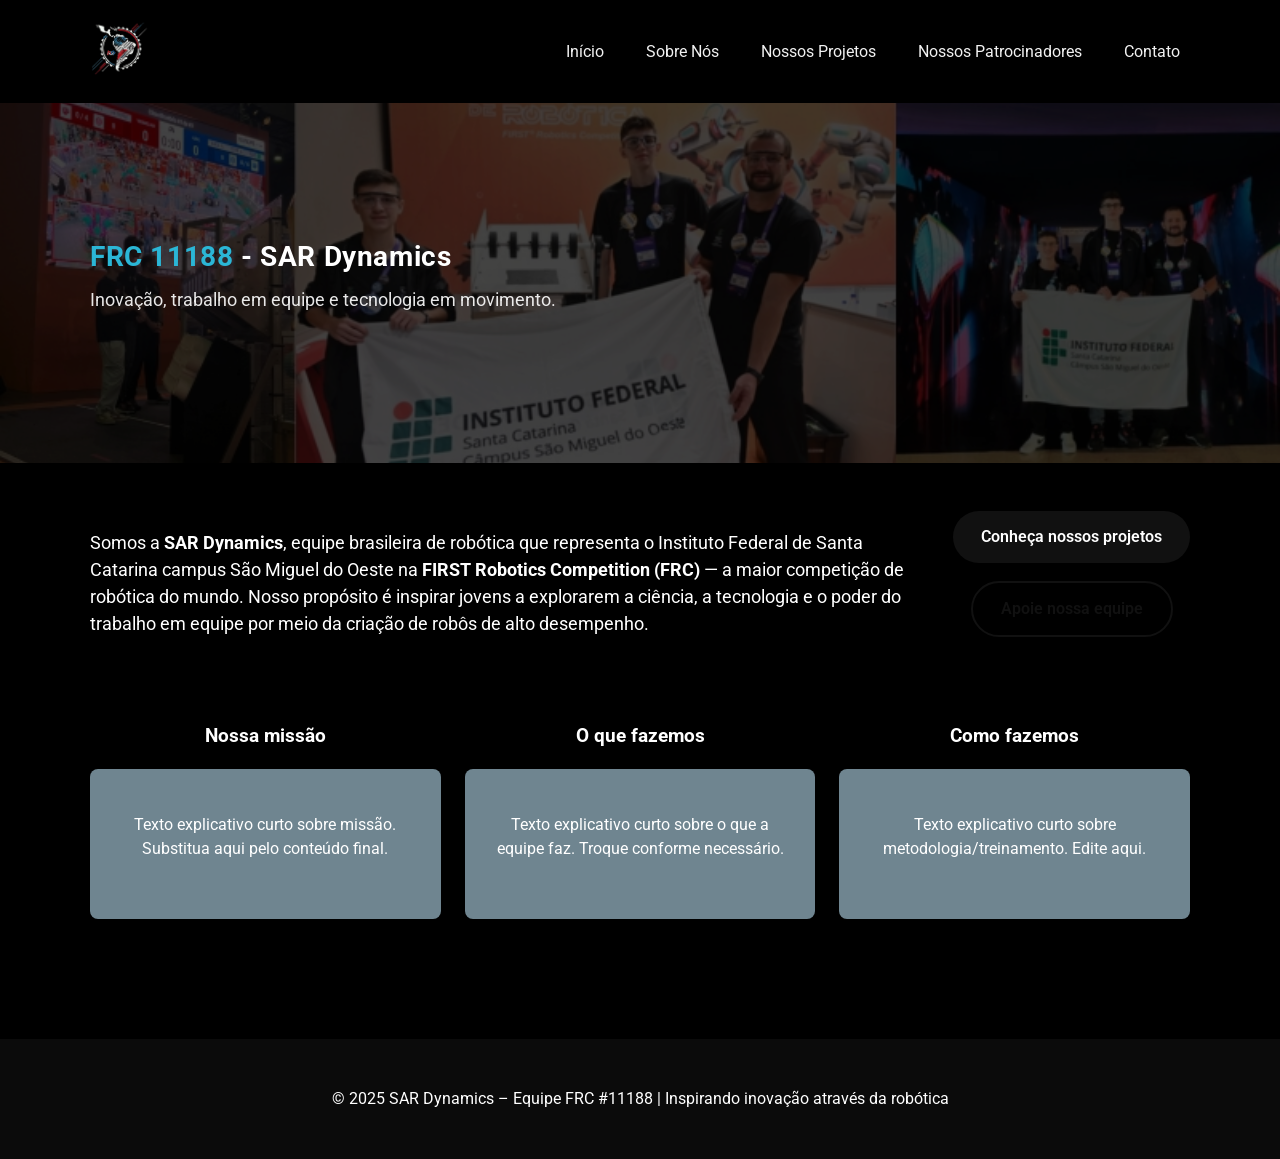
==== index.html @ a03330a4 "Começei" ====
<!DOCTYPE html>
<html lang="pt-BR">
   <head>
      <meta charset="utf-8" />
      <meta name="viewport" content="width=device-width,initial-scale=1" />
      <title>SAR Dynamics — Início</title>
      <link rel="preconnect" href="https://fonts.googleapis.com" />
      <link
         href="https://fonts.googleapis.com/css2?family=Roboto:wght@300;400;700&display=swap"
         rel="stylesheet"
      />
      <link rel="stylesheet" href="css/style.css" />
   </head>
   <body>
      <header class="site-header">
         <div class="container header-inner">
            <a
               class="brand"
               href="index.html"
               aria-label="SAR Dynamics - início"
            >
               <img
                  src="assets/logo FRC 1188.jpg"
                  alt="Logo SAR Dynamics"
                  id="logo"
               />
            </a>

            <button
               class="menu-toggle"
               aria-controls="main-nav"
               aria-expanded="false"
               aria-label="Abrir menu"
            >
               <span class="hamburger"></span>
            </button>

            <nav id="main-nav" class="nav" role="navigation">
               <ul>
                  <li><a href="index.html">Início</a></li>
                  <li><a href="sobre.html">Sobre Nós</a></li>
                  <li><a href="projetos.html">Nossos Projetos</a></li>
                  <li>
                     <a href="patrocinadores.html">Nossos Patrocinadores</a>
                  </li>
                  <li><a href="contato.html">Contato</a></li>
               </ul>
            </nav>
         </div>

         <div class="hero">
            <!-- Substitua 'assets/hero.jpg' pela sua imagem -->
            <img
               src="assets/equipe site.jpg"
               alt="Equipe SAR Dynamics"
               class="hero-bg"
               aria-hidden="true"
            />
            <div class="hero-overlay"></div>
            <div class="hero-content container">
               <h1><span class="accent">FRC 11188</span> - SAR Dynamics</h1>
               <p class="lead">
                  Inovação, trabalho em equipe e tecnologia em movimento.
               </p>
            </div>
         </div>
      </header>

      <main>
         <section class="intro container">
            <div class="intro-text">
               <p>
                  Somos a <strong>SAR Dynamics</strong>, equipe brasileira de
                  robótica que representa o Instituto Federal de Santa Catarina
                  campus São Miguel do Oeste na
                  <strong>FIRST Robotics Competition (FRC)</strong> — a maior
                  competição de robótica do mundo. Nosso propósito é inspirar
                  jovens a explorarem a ciência, a tecnologia e o poder do
                  trabalho em equipe por meio da criação de robôs de alto
                  desempenho.
               </p>
            </div>
            <div class="intro-ctas">
               <a class="btn btn-primary" href="projetos.html"
                  >Conheça nossos projetos</a
               >
               <a class="btn btn-outline" href="patrocinadores.html"
                  >Apoie nossa equipe</a
               >
            </div>
         </section>

         <section class="features container" aria-label="Destaques">
            <div class="feature">
               <h3>Nossa missão</h3>
               <div class="feature-box">
                  <p>
                     Texto explicativo curto sobre missão. Substitua aqui pelo
                     conteúdo final.
                  </p>
               </div>
            </div>

            <div class="feature">
               <h3>O que fazemos</h3>
               <div class="feature-box">
                  <p>
                     Texto explicativo curto sobre o que a equipe faz. Troque
                     conforme necessário.
                  </p>
               </div>
            </div>

            <div class="feature">
               <h3>Como fazemos</h3>
               <div class="feature-box">
                  <p>
                     Texto explicativo curto sobre metodologia/treinamento.
                     Edite aqui.
                  </p>
               </div>
            </div>
         </section>
      </main>

      <footer class="site-footer">
         <div class="container footer-inner">
            <p>
               © 2025 SAR Dynamics – Equipe FRC #11188 | Inspirando inovação
               através da robótica
            </p>
         </div>
      </footer>

      <script src="js/script.js"></script>
   </body>
</html>
---- css/style.css ----
/* style.css - CSS principal
   -> Customize as cores e fontes nas variáveis abaixo
*/

:root {
   --bg: #000000; /* background principal (troque) */
   --card: #6f8590; /* cor dos cards no layout exemplo */
   --accent: #2bb6d6; /* cor de destaque */
   --text: #ffffff;
   --muted: #ffffff;
   --primary-btn: #111111;
   --outline-btn: transparent;
   --container-width: 1100px;
   --radius: 28px;
}

/* reset simples */
* {
   box-sizing: border-box;
}
html,
body {
   height: 100%;
}
body {
   margin: 0;
   font-family: "Roboto", system-ui, -apple-system, "Segoe UI", Roboto,
      "Helvetica Neue", Arial;
   color: var(--text);
   background: var(--bg);
   -webkit-font-smoothing: antialiased;
   -moz-osx-font-smoothing: grayscale;
   line-height: 1.5;
}

/* container central */
.container {
   width: calc(100% - 40px);
   max-width: var(--container-width);
   margin: 0 auto;
}

/* header */
.site-header {
   position: relative;
   background: transparent;
}
.header-inner {
   display: flex;
   align-items: center;
   justify-content: space-between;
   padding: 18px 0;
}
.brand img {
   height: 60px;
}
.site-header.small .brand img {
   height: 48px;
}

/* nav */
.nav ul {
   list-style: none;
   margin: 0;
   padding: 0;
   display: flex;
   gap: 22px;
   align-items: center;
}
.nav a {
   color: white;
   text-decoration: none;
   padding: 8px 10px;
   border-radius: 6px;
   opacity: 0.95;
}
.nav a:hover,
.nav a.active {
   opacity: 1;
}

/* menu toggle (mobile) */
.menu-toggle {
   display: none;
   background: none;
   border: 0;
   cursor: pointer;
}
.hamburger {
   display: block;
   width: 28px;
   height: 3px;
   background: white;
   position: relative;
   border-radius: 2px;
}
.hamburger::before,
.hamburger::after {
   content: "";
   position: absolute;
   left: 0;
   width: 28px;
   height: 3px;
   background: white;
   border-radius: 2px;
}
.hamburger::before {
   top: -8px;
}
.hamburger::after {
   top: 8px;
}

/* hero */
.hero {
   position: relative;
   height: 360px;
   display: flex;
   align-items: center;
}
.hero-bg {
   position: absolute;
   left: 0;
   top: 0;
   width: 100%;
   height: 100%;
   object-fit: cover;
   filter: brightness(0.4);
}
.hero-overlay {
   position: absolute;
   left: 0;
   top: 0;
   width: 100%;
   height: 100%;
   background: rgba(0, 0, 0, 0.35);
}
.hero-content {
   position: relative;
   color: white;
   z-index: 2;
   padding: 36px 0;
}
.hero h1 {
   margin: 0;
   font-size: 28px;
   letter-spacing: 0.6px;
}
.hero .accent {
   color: var(--accent);
   font-weight: 700;
}
.lead {
   margin-top: 8px;
   color: rgba(255, 255, 255, 0.9);
   font-size: 18px;
}

/* intro */
.intro {
   display: flex;
   align-items: flex-start;
   gap: 40px;
   padding: 48px 0;
}
.intro-text {
   flex: 1;
   font-size: 18px;
   color: var(--text);
}
.intro-ctas {
   display: flex;
   flex-direction: column;
   gap: 18px;
   align-items: center;
   min-width: 220px;
}
.btn {
   display: inline-block;
   padding: 14px 28px;
   border-radius: 999px;
   text-decoration: none;
   font-weight: 600;
}
.btn-primary {
   background: var(--primary-btn);
   color: white;
}
.btn-outline {
   background: transparent;
   border: 2px solid var(--primary-btn);
   color: var(--primary-btn);
}

/* features */
.features {
   display: flex;
   gap: 24px;
   padding-bottom: 80px;
}
.feature {
   flex: 1;
   text-align: center;
}
.feature-box {
   background: var(--card);
   padding: 28px;
   border-radius: 8px;
   color: white;
   min-height: 150px;
}

/* project cards */
.project-card-grid {
   display: grid;
   grid-template-columns: repeat(3, 1fr);
   gap: 24px;
   margin-top: 24px;
}
.project-card {
   background: white;
   border-radius: 12px;
   overflow: hidden;
   box-shadow: 0 6px 18px rgba(0, 0, 0, 0.06);
}
.project-card img {
   width: 100%;
   height: 180px;
   object-fit: cover;
   display: block;
}
.project-card h3 {
   margin: 16px 18px 8px;
}
.project-card p {
   margin: 0 18px 18px;
   color: var(--muted);
}

/* contact grid */
.contact-grid {
   display: grid;
   grid-template-columns: 1fr 1fr;
   gap: 28px;
   padding: 48px 0;
}
.contact-form label {
   display: block;
   margin-bottom: 8px;
   margin-top: 12px;
}
.contact-form input,
.contact-form textarea {
   width: 100%;
   padding: 10px;
   border: 1px solid #d0d0d0;
   border-radius: 6px;
}
.contact-info p {
   margin: 6px 0;
}

/* footer */
.site-footer {
   background: #0b0b0b;
   color: white;
   padding: 48px 0;
   text-align: center;
   margin-top: 40px;
}
.footer-inner p {
   margin: 0;
}

/* utilities */
.values {
   padding-left: 18px;
}
.sr-only {
   position: absolute !important;
   left: -9999px;
   top: auto;
   width: 1px;
   height: 1px;
   overflow: hidden;
}

/* responsive */
@media (max-width: 900px) {
   .intro {
      flex-direction: column;
   }
   .features {
      flex-direction: column;
      gap: 18px;
   }
   .project-card-grid {
      grid-template-columns: repeat(2, 1fr);
   }
   .contact-grid {
      grid-template-columns: 1fr;
   }
   .nav {
      position: fixed;
      right: 0;
      top: 0;
      bottom: 0;
      width: 260px;
      background: rgba(0, 0, 0, 0.9);
      transform: translateX(110%);
      transition: transform 0.28s;
   }
   .nav.open {
      transform: translateX(0);
   }
   .nav ul {
      flex-direction: column;
      padding: 48px 20px;
   }
   .menu-toggle {
      display: block;
   }
   .hero {
      height: 260px;
   }
}

/* small screens */
@media (max-width: 480px) {
   .project-card-grid {
      grid-template-columns: 1fr;
   }
   .brand img {
      height: 44px;
   }
   .hero h1 {
      font-size: 20px;
   }
   .lead {
      font-size: 15px;
   }
   :root {
      --container-width: 900px;
   }
}
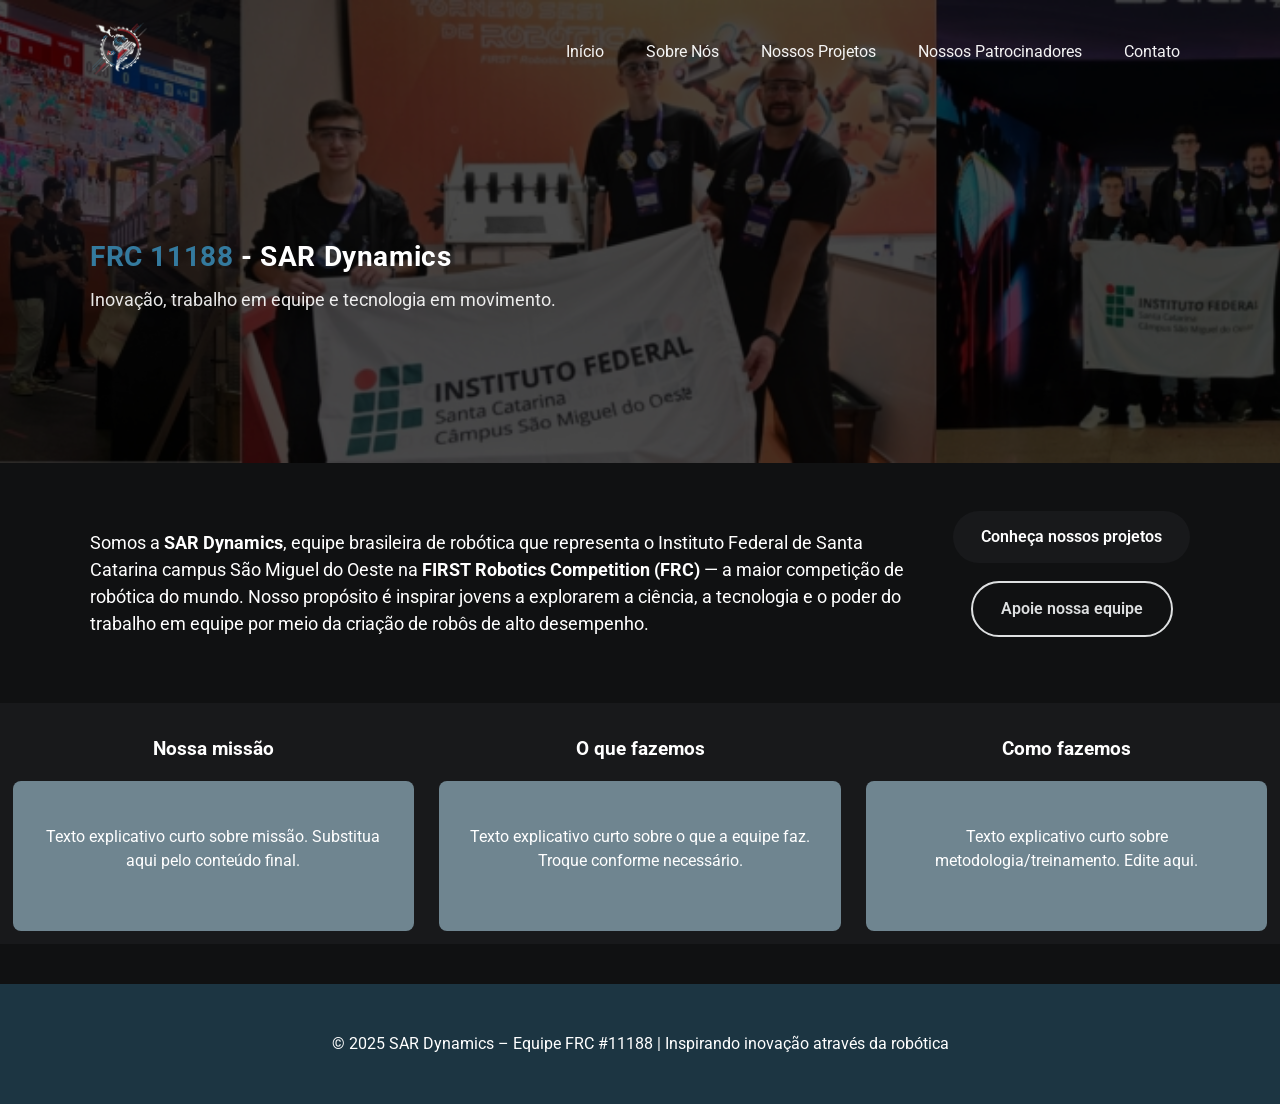
==== commit 726a9aac: "Ajuste visual da pagina inicial" ====
--- a/index.html
+++ b/index.html
@@ -13,6 +13,7 @@
    </head>
    <body>
       <header class="site-header">
+         <div class="header-inner-container">   
          <div class="container header-inner">
             <a
                class="brand"
@@ -20,7 +21,7 @@
                aria-label="SAR Dynamics - início"
             >
                <img
-                  src="assets/logo FRC 1188.jpg"
+                  src="assets/logo_FRC_1188.png"
                   alt="Logo SAR Dynamics"
                   id="logo"
                />
@@ -47,15 +48,9 @@
                </ul>
             </nav>
          </div>
-
+</div> 
          <div class="hero">
-            <!-- Substitua 'assets/hero.jpg' pela sua imagem -->
-            <img
-               src="assets/equipe site.jpg"
-               alt="Equipe SAR Dynamics"
-               class="hero-bg"
-               aria-hidden="true"
-            />
+          
             <div class="hero-overlay"></div>
             <div class="hero-content container">
                <h1><span class="accent">FRC 11188</span> - SAR Dynamics</h1>
@@ -90,7 +85,7 @@
             </div>
          </section>
 
-         <section class="features container" aria-label="Destaques">
+         <section class="features-container" aria-label="Destaques">
             <div class="feature">
                <h3>Nossa missão</h3>
                <div class="feature-box">
--- a/css/style.css
+++ b/css/style.css
@@ -3,9 +3,9 @@
 */
 
 :root {
-   --bg: #000000; /* background principal (troque) */
+   --bg: #101112; /* background principal (troque) */
    --card: #6f8590; /* cor dos cards no layout exemplo */
-   --accent: #2bb6d6; /* cor de destaque */
+   --accent: #347A9E; /* cor de destaque */
    --text: #ffffff;
    --muted: #ffffff;
    --primary-btn: #111111;
@@ -44,12 +44,24 @@
 .site-header {
    position: relative;
    background: transparent;
+   background: url("../assets/equipe site.jpg") no-repeat center center/cover;
+
 }
 .header-inner {
+   width: 100%;
    display: flex;
    align-items: center;
    justify-content: space-between;
    padding: 18px 0;
+}
+.header-inner-container {
+   width: 100%;
+   display: flex;
+   align-items: center;
+   justify-content: space-between;
+   padding: 0;
+   background-color: #000000b6;
+
 }
 .brand img {
    height: 60px;
@@ -118,22 +130,15 @@
    display: flex;
    align-items: center;
 }
-.hero-bg {
-   position: absolute;
-   left: 0;
-   top: 0;
-   width: 100%;
-   height: 100%;
-   object-fit: cover;
-   filter: brightness(0.4);
-}
+
 .hero-overlay {
    position: absolute;
    left: 0;
    top: 0;
    width: 100%;
    height: 100%;
-   background: rgba(0, 0, 0, 0.35);
+   background-color: #000000b6;
+
 }
 .hero-content {
    position: relative;
@@ -183,27 +188,50 @@
    font-weight: 600;
 }
 .btn-primary {
-   background: var(--primary-btn);
-   color: white;
+   transition: 0.3s;
+   background: #18191b;
+   color: white;
+}
+.btn-primary:hover {
+   transition: 0.3s;
+   background: #347A9E;
 }
 .btn-outline {
+   transition: 0.3s;
    background: transparent;
-   border: 2px solid var(--primary-btn);
-   color: var(--primary-btn);
+   border: 2px solid #dee0e1;
+   color: #dee0e1;
+}
+.btn-outline:hover {
+   transition: 0.3s;
+    background: transparent;
+   border: 2px solid #CF242D;
+   color: #CF242D;
 }
 
 /* features */
+.features-container {
+   background-color: #18191b;
+   display: flex;
+   align-items: center;
+   justify-content: center;
+
+}
 .features {
    display: flex;
-   gap: 24px;
-   padding-bottom: 80px;
+   background-color: #18191b;
+   align-items: center;
+   justify-content: center;
 }
 .feature {
    flex: 1;
    text-align: center;
+   width: 25%;
+   margin: 1%;
 }
 .feature-box {
    background: var(--card);
+   width: 100%;
    padding: 28px;
    border-radius: 8px;
    color: white;
@@ -262,7 +290,7 @@
 
 /* footer */
 .site-footer {
-   background: #0b0b0b;
+   background: #347b9e57;
    color: white;
    padding: 48px 0;
    text-align: center;
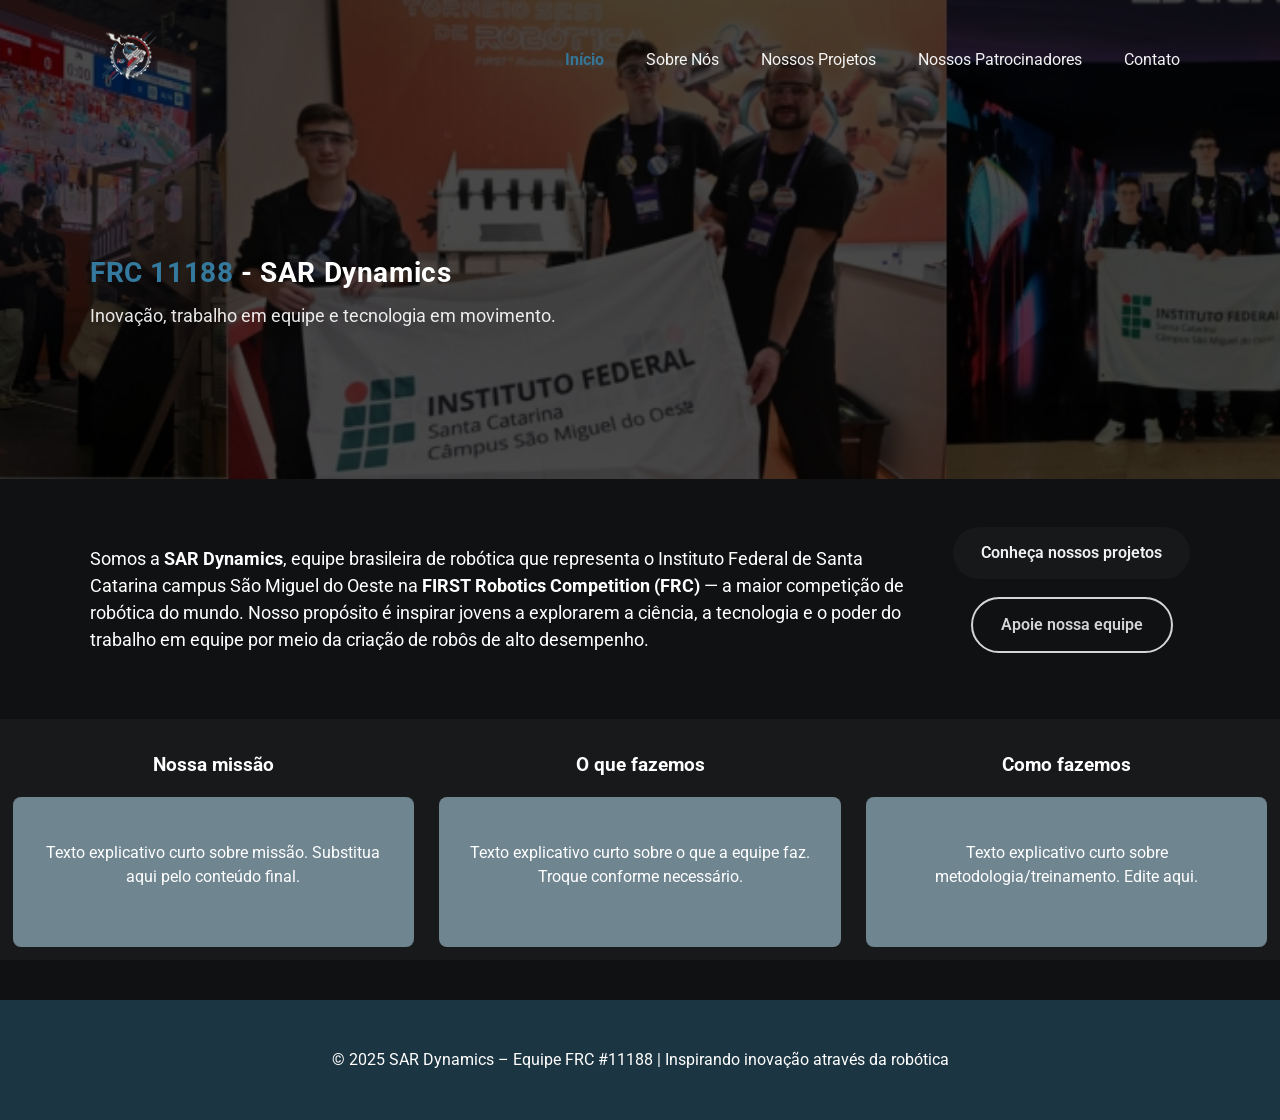
==== commit 59e6fbe4: "ajuste no estilo do header" ====
--- a/index.html
+++ b/index.html
@@ -38,13 +38,13 @@
 
             <nav id="main-nav" class="nav" role="navigation">
                <ul>
-                  <li><a href="index.html">Início</a></li>
-                  <li><a href="sobre.html">Sobre Nós</a></li>
-                  <li><a href="projetos.html">Nossos Projetos</a></li>
+                   <li><a href="index.html" class="current-page">Início</a></li>
+                  <li><a href="sobre.html" class="other-page2">Sobre Nós</a></li>
+                  <li><a href="projetos.html" class="other-page1">Nossos Projetos</a></li>
                   <li>
-                     <a href="patrocinadores.html">Nossos Patrocinadores</a>
+                     <a href="patrocinadores.html" class="other-page2">Nossos Patrocinadores</a>
                   </li>
-                  <li><a href="contato.html">Contato</a></li>
+                  <li><a href="contato.html" class="other-page1">Contato</a></li>
                </ul>
             </nav>
          </div>
--- a/css/style.css
+++ b/css/style.css
@@ -1,11 +1,12 @@
 /* style.css - CSS principal
    -> Customize as cores e fontes nas variáveis abaixo
 */
+@import url('https://fonts.googleapis.com/css?family=Roboto:400,700&display=swap');
 
 :root {
    --bg: #101112; /* background principal (troque) */
    --card: #6f8590; /* cor dos cards no layout exemplo */
-   --accent: #347A9E; /* cor de destaque */
+   --accent: #347A9E;
    --text: #ffffff;
    --muted: #ffffff;
    --primary-btn: #111111;
@@ -63,6 +64,14 @@
    background-color: #000000b6;
 
 }
+.current-page {
+   font-weight: bold;
+   color: #347A9E !important;
+}
+.current-page2 {
+   font-weight: bold;
+   color: #CF242D !important;
+}
 .brand img {
    height: 60px;
 }
@@ -79,13 +88,60 @@
    gap: 22px;
    align-items: center;
 }
-.nav a {
+a {
    color: white;
    text-decoration: none;
    padding: 8px 10px;
    border-radius: 6px;
    opacity: 0.95;
-}
+ 
+}
+
+.other-page2 {
+   position: relative !important;
+   display: inline-block !important;
+   transition: 0.3s ;
+}
+.other-page2::after {
+   content: "";
+  position: absolute;
+  left: 0;
+  bottom: 0;
+  width: 0;
+  height: 2px;
+  background-color: #CF242D;
+  transition: width 0.3s ease;
+}
+.other-page2:hover::after {
+   width: 100%;
+}
+.other-page2:hover{
+   color: #CF242D !important;
+}
+
+.other-page1 {
+   position: relative !important;
+   display: inline-block !important;
+   transition: 0.3s ;
+}
+.other-page1::after {
+   content: "";
+  position: absolute;
+  left: 0;
+  bottom: 0;
+  width: 0;
+  height: 2px;
+  background-color: #347A9E;
+  transition: width 0.3s ease;
+}
+.other-page1:hover::after {
+   width: 100%;
+}
+.other-page1:hover{
+   color: #347A9E !important;
+}
+
+
 .nav a:hover,
 .nav a.active {
    opacity: 1;
@@ -161,6 +217,11 @@
    font-size: 18px;
 }
 
+.accent2 {
+   color: #CF242D;
+   font-weight: 700;
+}
+
 /* intro */
 .intro {
    display: flex;
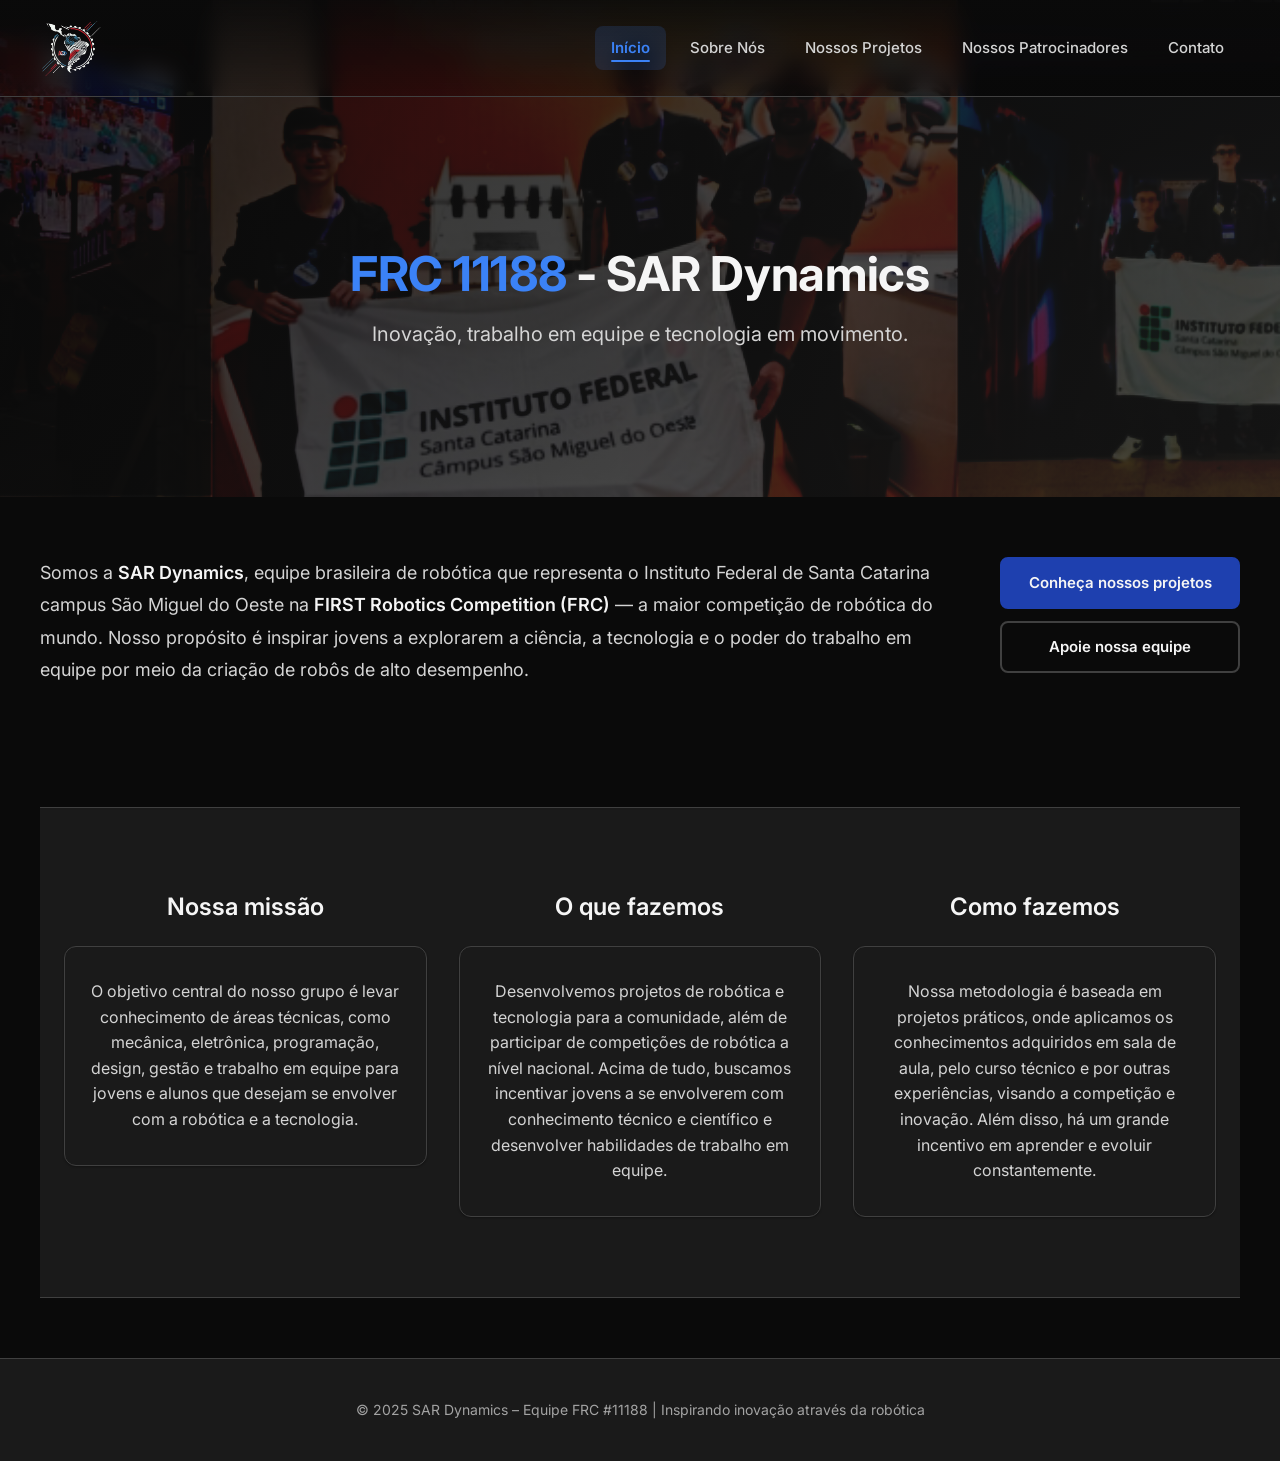
==== commit cc38dece: "Refactor HTML structure and styles across multiple pages; updated CSS links and improved mobile menu" ====
--- a/index.html
+++ b/index.html
@@ -3,52 +3,50 @@
    <head>
       <meta charset="utf-8" />
       <meta name="viewport" content="width=device-width,initial-scale=1" />
+      <link rel="icon" type="image/png" href="assets/logo_FRC_1188.png">
       <title>SAR Dynamics — Início</title>
       <link rel="preconnect" href="https://fonts.googleapis.com" />
-      <link
-         href="https://fonts.googleapis.com/css2?family=Roboto:wght@300;400;700&display=swap"
-         rel="stylesheet"
-      />
-      <link rel="stylesheet" href="css/style.css" />
+      <link rel="stylesheet" href="css/base.css" />
+      <link rel="stylesheet" href="css/index.css" />
    </head>
    <body>
       <header class="site-header">
-         <div class="header-inner-container">   
-         <div class="container header-inner">
-            <a
-               class="brand"
-               href="index.html"
-               aria-label="SAR Dynamics - início"
-            >
-               <img
-                  src="assets/logo_FRC_1188.png"
-                  alt="Logo SAR Dynamics"
-                  id="logo"
-               />
-            </a>
+         <div class="header-inner-container">
+            <div class="container header-inner">
+               <a
+                  class="brand"
+                  href="index.html"
+                  aria-label="SAR Dynamics - início"
+               >
+                  <img
+                     src="assets/logo_FRC_1188.png"
+                     alt="Logo SAR Dynamics"
+                     id="logo"
+                  />
+               </a>
 
-            <button
-               class="menu-toggle"
-               aria-controls="main-nav"
-               aria-expanded="false"
-               aria-label="Abrir menu"
-            >
-               <span class="hamburger"></span>
-            </button>
+               <button
+                  class="menu-toggle"
+                  aria-controls="main-nav"
+                  aria-expanded="false"
+                  aria-label="Abrir menu"
+               >
+                  <span class="hamburger"></span>
+               </button>
 
-            <nav id="main-nav" class="nav" role="navigation">
-               <ul>
-                   <li><a href="index.html" class="current-page">Início</a></li>
-                  <li><a href="sobre.html" class="other-page2">Sobre Nós</a></li>
-                  <li><a href="projetos.html" class="other-page1">Nossos Projetos</a></li>
-                  <li>
-                     <a href="patrocinadores.html" class="other-page2">Nossos Patrocinadores</a>
-                  </li>
-                  <li><a href="contato.html" class="other-page1">Contato</a></li>
-               </ul>
-            </nav>
+               <nav id="main-nav" class="nav" role="navigation">
+                  <ul>
+                     <li><a href="index.html" class="current-page">Início</a></li>
+                     <li><a href="sobre.html" class="other-page2">Sobre Nós</a></li>
+                     <li><a href="projetos.html" class="other-page1">Nossos Projetos</a></li>
+                     <li>
+                        <a href="patrocinadores.html" class="other-page2">Nossos Patrocinadores</a>
+                     </li>
+                     <li><a href="contato.html" class="other-page1">Contato</a></li>
+                  </ul>
+               </nav>
+            </div>
          </div>
-</div> 
          <div class="hero">
           
             <div class="hero-overlay"></div>
@@ -90,8 +88,7 @@
                <h3>Nossa missão</h3>
                <div class="feature-box">
                   <p>
-                     Texto explicativo curto sobre missão. Substitua aqui pelo
-                     conteúdo final.
+                     O objetivo central do nosso grupo é levar conhecimento de áreas técnicas, como mecânica, eletrônica, programação, design, gestão e trabalho em equipe para jovens e alunos que desejam se envolver com a robótica e a tecnologia.
                   </p>
                </div>
             </div>
@@ -100,8 +97,7 @@
                <h3>O que fazemos</h3>
                <div class="feature-box">
                   <p>
-                     Texto explicativo curto sobre o que a equipe faz. Troque
-                     conforme necessário.
+                     Desenvolvemos projetos de robótica e tecnologia para a comunidade, além de participar de competições de robótica a nível nacional. Acima de tudo, buscamos incentivar jovens a se envolverem com conhecimento técnico e científico e desenvolver habilidades de trabalho em equipe.
                   </p>
                </div>
             </div>
@@ -110,8 +106,7 @@
                <h3>Como fazemos</h3>
                <div class="feature-box">
                   <p>
-                     Texto explicativo curto sobre metodologia/treinamento.
-                     Edite aqui.
+                     Nossa metodologia é baseada em projetos práticos, onde aplicamos os conhecimentos adquiridos em sala de aula, pelo curso técnico e por outras experiências, visando a competição e inovação. Além disso, há um grande incentivo em aprender e evoluir constantemente.
                   </p>
                </div>
             </div>
--- a/css/base.css
+++ b/css/base.css
@@ -0,0 +1,655 @@
+/* base.css - Estilos compartilhados e base do site
+   Mobile First - Paleta de cores profissional em preto e cinza com azul e vermelho como destaque
+*/
+
+@import url('https://fonts.googleapis.com/css2?family=Inter:wght@300;400;500;600;700&display=swap');
+
+:root {
+   /* Paleta de cores profissional */
+   --primary-blue: #1e40af;
+   --primary-blue-light: #3b82f6;
+   --primary-blue-dark: #1e3a8a;
+   --accent-blue: #2563eb;
+   
+   --primary-red: #dc2626;
+   --primary-red-light: #ef4444;
+   --primary-red-dark: #b91c1c;
+   --accent-red: #c41e3a;
+   
+   /* Cores neutras - Preto e cinza */
+   --bg-primary: #0a0a0a;
+   --bg-secondary: #1a1a1a;
+   --bg-tertiary: #2d2d2d;
+   --bg-card: #1a1a1a;
+   
+   --text-primary: #f5f5f5;
+   --text-secondary: #d4d4d4;
+   --text-muted: #a3a3a3;
+   
+   --border-color: #404040;
+   --border-radius: 12px;
+   --border-radius-lg: 16px;
+   
+   --shadow-sm: 0 1px 2px 0 rgba(0, 0, 0, 0.3);
+   --shadow-md: 0 4px 6px -1px rgba(0, 0, 0, 0.3), 0 2px 4px -1px rgba(0, 0, 0, 0.2);
+   --shadow-lg: 0 10px 15px -3px rgba(0, 0, 0, 0.3), 0 4px 6px -2px rgba(0, 0, 0, 0.2);
+   --shadow-xl: 0 20px 25px -5px rgba(0, 0, 0, 0.3), 0 10px 10px -5px rgba(0, 0, 0, 0.2);
+   
+   --container-width: 1200px;
+   --transition: all 0.3s cubic-bezier(0.4, 0, 0.2, 1);
+}
+
+/* Reset e base */
+* {
+   box-sizing: border-box;
+   margin: 0;
+   padding: 0;
+}
+
+html {
+   scroll-behavior: smooth;
+   -webkit-text-size-adjust: 100%;
+}
+
+body {
+   font-family: 'Inter', -apple-system, BlinkMacSystemFont, 'Segoe UI', Roboto, 'Helvetica Neue', Arial, sans-serif;
+   color: var(--text-primary);
+   background-color: var(--bg-primary);
+   line-height: 1.6;
+   -webkit-font-smoothing: antialiased;
+   -moz-osx-font-smoothing: grayscale;
+   min-height: 100vh;
+   display: flex;
+   flex-direction: column;
+   overflow-x: hidden;
+}
+
+/* Prevenir scroll quando menu está aberto */
+body.menu-open {
+   overflow: hidden;
+}
+
+/* Container - Mobile First */
+.container {
+   width: 100%;
+   max-width: 100%;
+   margin: 0 auto;
+   padding: 0 16px;
+}
+
+/* Header - Mobile First */
+.site-header {
+   position: relative;
+   background: linear-gradient(135deg, rgba(10, 10, 10, 0.95) 0%, rgba(26, 26, 26, 0.95) 100%),
+               url("../assets/equipe site.jpg") no-repeat center center/cover;
+   background-blend-mode: overlay;
+   min-height: 280px;
+}
+
+.header-inner-container {
+   background: linear-gradient(180deg, rgba(10, 10, 10, 0.98) 0%, rgba(10, 10, 10, 0.85) 100%);
+   backdrop-filter: blur(10px);
+   border-bottom: 1px solid var(--border-color);
+   position: sticky;
+   top: 0;
+   z-index: 1000;
+}
+
+.header-inner {
+   display: flex;
+   align-items: center;
+   justify-content: space-between;
+   padding: 12px 0;
+}
+
+.brand {
+   display: flex;
+   align-items: center;
+   transition: var(--transition);
+   z-index: 1002;
+}
+
+.brand:hover {
+   opacity: 0.85;
+}
+
+#logo {
+   height: 48px;
+   width: auto;
+   transition: var(--transition);
+}
+
+/* Menu toggle (mobile) - Visível por padrão */
+.menu-toggle {
+   display: block;
+   background: none;
+   border: 0;
+   cursor: pointer;
+   padding: 8px;
+   z-index: 1001;
+   position: relative;
+}
+
+.hamburger {
+   display: block;
+   width: 24px;
+   height: 2px;
+   background: var(--text-primary);
+   position: relative;
+   border-radius: 2px;
+   transition: var(--transition);
+}
+
+.hamburger::before,
+.hamburger::after {
+   content: "";
+   position: absolute;
+   left: 0;
+   width: 24px;
+   height: 2px;
+   background: var(--text-primary);
+   border-radius: 2px;
+   transition: var(--transition);
+}
+
+.hamburger::before {
+   top: -8px;
+}
+
+.hamburger::after {
+   top: 8px;
+}
+
+/* Animação do hambúrguer quando menu está aberto */
+.menu-toggle[aria-expanded="true"] .hamburger {
+   background: transparent;
+}
+
+.menu-toggle[aria-expanded="true"] .hamburger::before {
+   top: 0;
+   transform: rotate(45deg);
+}
+
+.menu-toggle[aria-expanded="true"] .hamburger::after {
+   top: 0;
+   transform: rotate(-45deg);
+}
+
+/* Overlay do menu mobile */
+.menu-overlay {
+   position: fixed;
+   inset: 0;
+   background: rgba(0, 0, 0, 0.7);
+   z-index: 998;
+   opacity: 0;
+   visibility: hidden;
+   transition: opacity 0.3s ease, visibility 0.3s ease;
+}
+
+.menu-overlay.active {
+   opacity: 1;
+   visibility: visible;
+}
+
+/* Navegação - Mobile First (menu lateral) */
+.nav {
+   position: fixed;
+   right: 0;
+   top: 0;
+   bottom: 0;
+   width: 280px;
+   max-width: 85vw;
+   background: var(--bg-secondary);
+   border-left: 1px solid var(--border-color);
+   transform: translateX(100%);
+   transition: transform 0.3s cubic-bezier(0.4, 0, 0.2, 1);
+   z-index: 999;
+   padding-top: 80px;
+   overflow-y: auto;
+   box-shadow: -4px 0 20px rgba(0, 0, 0, 0.5);
+}
+
+.nav.open {
+   transform: translateX(0);
+}
+
+.nav ul {
+   list-style: none;
+   display: flex;
+   flex-direction: column;
+   align-items: stretch;
+   padding: 0 20px;
+   gap: 4px;
+}
+
+.nav a {
+   color: var(--text-secondary);
+   text-decoration: none;
+   padding: 14px 16px;
+   border-radius: 8px;
+   font-weight: 500;
+   font-size: 16px;
+   transition: var(--transition);
+   position: relative;
+   display: block;
+}
+
+.nav a::after {
+   content: "";
+   position: absolute;
+   left: 16px;
+   bottom: 12px;
+   width: 0;
+   height: 2px;
+   background: var(--primary-blue-light);
+   transition: width 0.3s ease;
+   border-radius: 2px;
+}
+
+.nav a.other-page1::after {
+   background: var(--primary-blue-light);
+}
+
+.nav a.other-page2::after {
+   background: var(--primary-red-light);
+}
+
+.nav a:hover {
+   color: var(--text-primary);
+   background: rgba(59, 130, 246, 0.1);
+}
+
+.nav a.other-page1:hover {
+   color: var(--primary-blue-light);
+}
+
+.nav a.other-page2:hover {
+   color: var(--primary-red-light);
+   background: rgba(220, 38, 38, 0.1);
+}
+
+.nav a:hover::after {
+   width: calc(100% - 32px);
+}
+
+.nav a.current-page {
+   color: var(--primary-blue-light);
+   font-weight: 600;
+   background: rgba(59, 130, 246, 0.15);
+}
+
+.nav a.current-page::after {
+   width: calc(100% - 32px);
+   background: var(--primary-blue-light);
+}
+
+.nav a.current-page2 {
+   color: var(--primary-red-light);
+   font-weight: 600;
+   background: rgba(220, 38, 38, 0.15);
+}
+
+.nav a.current-page2::after {
+   width: calc(100% - 32px);
+   background: var(--primary-red-light);
+}
+
+/* Hero section - Mobile First */
+.hero {
+   position: relative;
+   min-height: 280px;
+   display: flex;
+   align-items: center;
+   justify-content: center;
+}
+
+.hero-overlay {
+   position: absolute;
+   inset: 0;
+   background: linear-gradient(135deg, rgba(10, 10, 10, 0.85) 0%, rgba(26, 26, 26, 0.75) 100%);
+}
+
+.hero-content {
+   position: relative;
+   z-index: 2;
+   text-align: center;
+   padding: 40px 0;
+   max-width: 100%;
+}
+
+.hero h1 {
+   margin: 0;
+   font-size: 28px;
+   font-weight: 700;
+   letter-spacing: -0.3px;
+   line-height: 1.2;
+   margin-bottom: 12px;
+   padding: 0 16px;
+}
+
+.hero .accent {
+   color: var(--primary-blue-light);
+   font-weight: 700;
+}
+
+.hero .accent2 {
+   color: var(--primary-red-light);
+   font-weight: 700;
+}
+
+.lead {
+   font-size: 16px;
+   color: var(--text-secondary);
+   font-weight: 400;
+   line-height: 1.5;
+   margin: 0;
+   padding: 0 16px;
+}
+
+.accent {
+   color: var(--primary-blue-light);
+   font-weight: 600;
+}
+
+.accent2 {
+   color: var(--primary-red-light);
+   font-weight: 600;
+}
+
+/* Botões - Mobile First */
+.btn {
+   display: inline-flex;
+   align-items: center;
+   justify-content: center;
+   padding: 10px 20px;
+   border-radius: 8px;
+   text-decoration: none;
+   font-weight: 600;
+   font-size: 14px;
+   cursor: pointer;
+   transition: var(--transition);
+   border: 2px solid transparent;
+   white-space: nowrap;
+   width: 100%;
+   max-width: 100%;
+}
+
+.btn-primary {
+   background: var(--primary-blue);
+   color: var(--text-primary);
+   border-color: var(--primary-blue);
+}
+
+.btn-primary:hover,
+.btn-primary:focus {
+   background: var(--primary-blue-light);
+   border-color: var(--primary-blue-light);
+   transform: translateY(-2px);
+   box-shadow: var(--shadow-md);
+}
+
+.btn-outline {
+   background: transparent;
+   border-color: var(--border-color);
+   color: var(--text-primary);
+}
+
+.btn-outline:hover,
+.btn-outline:focus {
+   border-color: var(--primary-red-light);
+   color: var(--primary-red-light);
+   background: rgba(220, 38, 38, 0.1);
+   transform: translateY(-2px);
+}
+
+/* Footer - Mobile First */
+.site-footer {
+   background: var(--bg-secondary);
+   border-top: 1px solid var(--border-color);
+   padding: 32px 0;
+   margin-top: auto;
+   text-align: center;
+}
+
+.footer-inner p {
+   margin: 0;
+   color: var(--text-muted);
+   font-size: 13px;
+   padding: 0 16px;
+}
+
+/* Utilities - Mobile First */
+.page-content {
+   padding: 40px 0;
+}
+
+.page-content h1 {
+   font-size: 24px;
+   font-weight: 700;
+   margin-bottom: 20px;
+   color: var(--text-primary);
+   padding: 0 16px;
+}
+
+.page-content h2 {
+   font-size: 22px;
+   font-weight: 600;
+   margin-top: 32px;
+   margin-bottom: 16px;
+   color: var(--text-primary);
+   padding: 0 16px;
+}
+
+.page-content p {
+   font-size: 16px;
+   line-height: 1.7;
+   color: var(--text-secondary);
+   margin-bottom: 16px;
+   padding: 0 16px;
+}
+
+.values {
+   list-style: none;
+   padding-left: 0;
+   padding: 0 16px;
+}
+
+.values li {
+   padding: 12px 0 12px 24px;
+   position: relative;
+   color: var(--text-secondary);
+   font-size: 16px;
+}
+
+.values li::before {
+   content: "→";
+   position: absolute;
+   left: 0;
+   color: var(--primary-blue-light);
+   font-weight: 600;
+}
+
+.sr-only {
+   position: absolute !important;
+   left: -9999px;
+   top: auto;
+   width: 1px;
+   height: 1px;
+   overflow: hidden;
+}
+
+/* ============================================
+   MEDIA QUERIES - Desktop (min-width)
+   ============================================ */
+
+/* Tablet e acima (768px+) */
+@media (min-width: 768px) {
+   .container {
+      padding: 0 24px;
+   }
+
+   #logo {
+      height: 56px;
+   }
+
+   .header-inner {
+      padding: 14px 0;
+   }
+
+   .hero {
+      min-height: 320px;
+   }
+
+   .hero h1 {
+      font-size: 36px;
+      padding: 0;
+   }
+
+   .lead {
+      font-size: 18px;
+      padding: 0;
+   }
+
+   .page-content {
+      padding: 50px 0;
+   }
+
+   .page-content h1 {
+      font-size: 32px;
+      padding: 0;
+   }
+
+   .page-content h2 {
+      font-size: 26px;
+      padding: 0;
+   }
+
+   .page-content p {
+      font-size: 17px;
+      padding: 0;
+   }
+
+   .values {
+      padding: 0;
+   }
+
+   .btn {
+      padding: 12px 24px;
+      font-size: 15px;
+      width: auto;
+   }
+
+   .site-footer {
+      padding: 40px 0;
+   }
+
+   .footer-inner p {
+      font-size: 14px;
+      padding: 0;
+   }
+}
+
+/* Desktop (901px+) - Menu desktop aparece */
+@media (min-width: 901px) {
+   .container {
+      max-width: var(--container-width);
+   }
+
+   #logo {
+      height: 64px;
+   }
+
+   .header-inner {
+      padding: 16px 0;
+   }
+
+   /* Menu toggle escondido no desktop */
+   .menu-toggle {
+      display: none;
+   }
+
+   /* Overlay escondido no desktop */
+   .menu-overlay {
+      display: none;
+   }
+
+   /* Navegação desktop */
+   .nav {
+      position: static;
+      width: auto;
+      max-width: none;
+      background: transparent;
+      border: none;
+      transform: none;
+      padding: 0;
+      overflow: visible;
+      box-shadow: none;
+   }
+
+   .nav ul {
+      flex-direction: row;
+      align-items: center;
+      padding: 0;
+      gap: 8px;
+   }
+
+   .nav a {
+      padding: 10px 16px;
+      font-size: 15px;
+      display: inline-block;
+   }
+
+   .nav a::after {
+      left: 16px;
+      bottom: 8px;
+   }
+
+   .hero {
+      min-height: 360px;
+   }
+
+   .hero-content {
+      padding: 60px 0;
+      max-width: 800px;
+   }
+
+   .hero h1 {
+      font-size: 48px;
+      margin-bottom: 16px;
+   }
+
+   .lead {
+      font-size: 20px;
+   }
+
+   .page-content {
+      padding: 60px 0;
+   }
+
+   .page-content h1 {
+      font-size: 36px;
+      margin-bottom: 24px;
+   }
+
+   .page-content h2 {
+      font-size: 28px;
+      margin-top: 40px;
+      margin-bottom: 16px;
+   }
+
+   .page-content p {
+      font-size: 17px;
+      margin-bottom: 20px;
+   }
+}
+
+/* Telas grandes (1200px+) */
+@media (min-width: 1200px) {
+   .site-header {
+      min-height: 400px;
+   }
+
+   .hero {
+      min-height: 400px;
+   }
+}
--- a/css/index.css
+++ b/css/index.css
@@ -0,0 +1,154 @@
+/* index.css - Estilos específicos da página inicial - Mobile First */
+
+.intro {
+   display: flex;
+   flex-direction: column;
+   gap: 32px;
+   align-items: stretch;
+   padding: 40px 0;
+}
+
+.intro-text {
+   font-size: 16px;
+   line-height: 1.8;
+   color: var(--text-secondary);
+   padding: 0 16px;
+}
+
+.intro-text strong {
+   color: var(--text-primary);
+   font-weight: 600;
+}
+
+.intro-ctas {
+   display: flex;
+   flex-direction: column;
+   gap: 12px;
+   padding: 0 16px;
+}
+
+/* Features section - Mobile First */
+.features-container {
+   background: var(--bg-secondary);
+   display: grid;
+   grid-template-columns: 1fr;
+   gap: 20px;
+   margin: 40px auto;
+   padding: 40px 16px;
+   border-top: 1px solid var(--border-color);
+   border-bottom: 1px solid var(--border-color);
+}
+
+.feature {
+   text-align: center;
+}
+
+.feature h3 {
+   font-size: 20px;
+   font-weight: 600;
+   margin-bottom: 16px;
+   color: var(--text-primary);
+}
+
+.feature-box {
+   background: var(--bg-card);
+   padding: 24px 20px;
+   border-radius: var(--border-radius);
+   border: 1px solid var(--border-color);
+   color: var(--text-secondary);
+   min-height: 150px;
+   display: flex;
+   align-items: center;
+   justify-content: center;
+   transition: var(--transition);
+   box-shadow: var(--shadow-sm);
+}
+
+.feature-box:hover {
+   transform: translateY(-4px);
+   box-shadow: var(--shadow-md);
+   border-color: var(--primary-blue-light);
+}
+
+.feature-box p {
+   margin: 0;
+   font-size: 15px;
+   line-height: 1.6;
+}
+
+/* Tablet (768px+) */
+@media (min-width: 768px) {
+   .intro {
+      padding: 50px 0;
+      gap: 40px;
+   }
+
+   .intro-text {
+      font-size: 17px;
+      padding: 0;
+   }
+
+   .intro-ctas {
+      flex-direction: row;
+      justify-content: flex-start;
+      padding: 0;
+   }
+
+   .features-container {
+      grid-template-columns: repeat(2, 1fr);
+      gap: 24px;
+      padding: 60px 24px;
+      margin: 50px auto;
+   }
+
+   .feature h3 {
+      font-size: 22px;
+   }
+
+   .feature-box {
+      padding: 28px 24px;
+      min-height: 170px;
+   }
+
+   .feature-box p {
+      font-size: 16px;
+   }
+}
+
+/* Desktop (901px+) */
+@media (min-width: 901px) {
+   .intro {
+      display: grid;
+      grid-template-columns: 1fr auto;
+      gap: 60px;
+      align-items: start;
+      padding: 60px 0;
+   }
+
+   .intro-text {
+      font-size: 18px;
+   }
+
+   .intro-ctas {
+      flex-direction: column;
+      min-width: 240px;
+   }
+
+   .features-container {
+      grid-template-columns: repeat(3, 1fr);
+      gap: 32px;
+      max-width: var(--container-width);
+      margin: 60px auto;
+      padding: 80px 24px;
+   }
+
+   .feature h3 {
+      font-size: 24px;
+      margin-bottom: 20px;
+   }
+
+   .feature-box {
+      padding: 32px 24px;
+      min-height: 180px;
+   }
+}
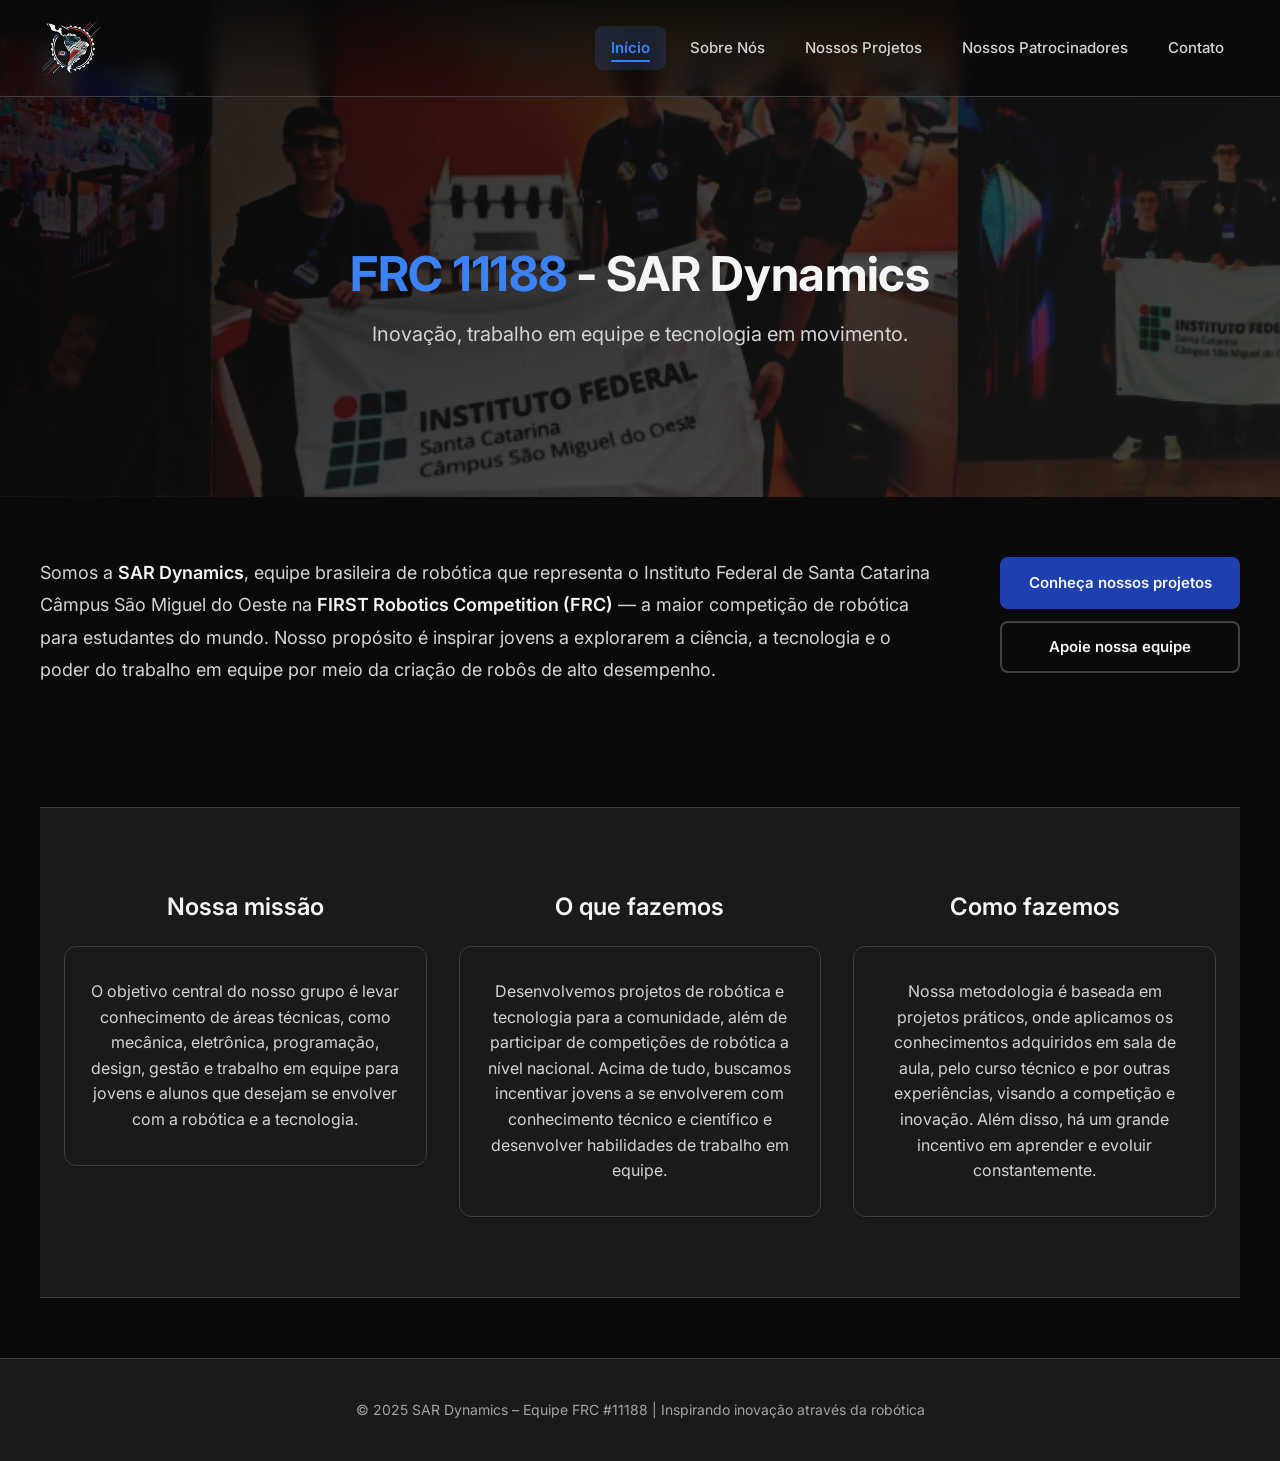
==== commit 9a620551: "correções do marcos" ====
--- a/index.html
+++ b/index.html
@@ -65,9 +65,9 @@
                <p>
                   Somos a <strong>SAR Dynamics</strong>, equipe brasileira de
                   robótica que representa o Instituto Federal de Santa Catarina
-                  campus São Miguel do Oeste na
+                  Câmpus São Miguel do Oeste na
                   <strong>FIRST Robotics Competition (FRC)</strong> — a maior
-                  competição de robótica do mundo. Nosso propósito é inspirar
+                  competição de robótica para estudantes do mundo. Nosso propósito é inspirar
                   jovens a explorarem a ciência, a tecnologia e o poder do
                   trabalho em equipe por meio da criação de robôs de alto
                   desempenho.
